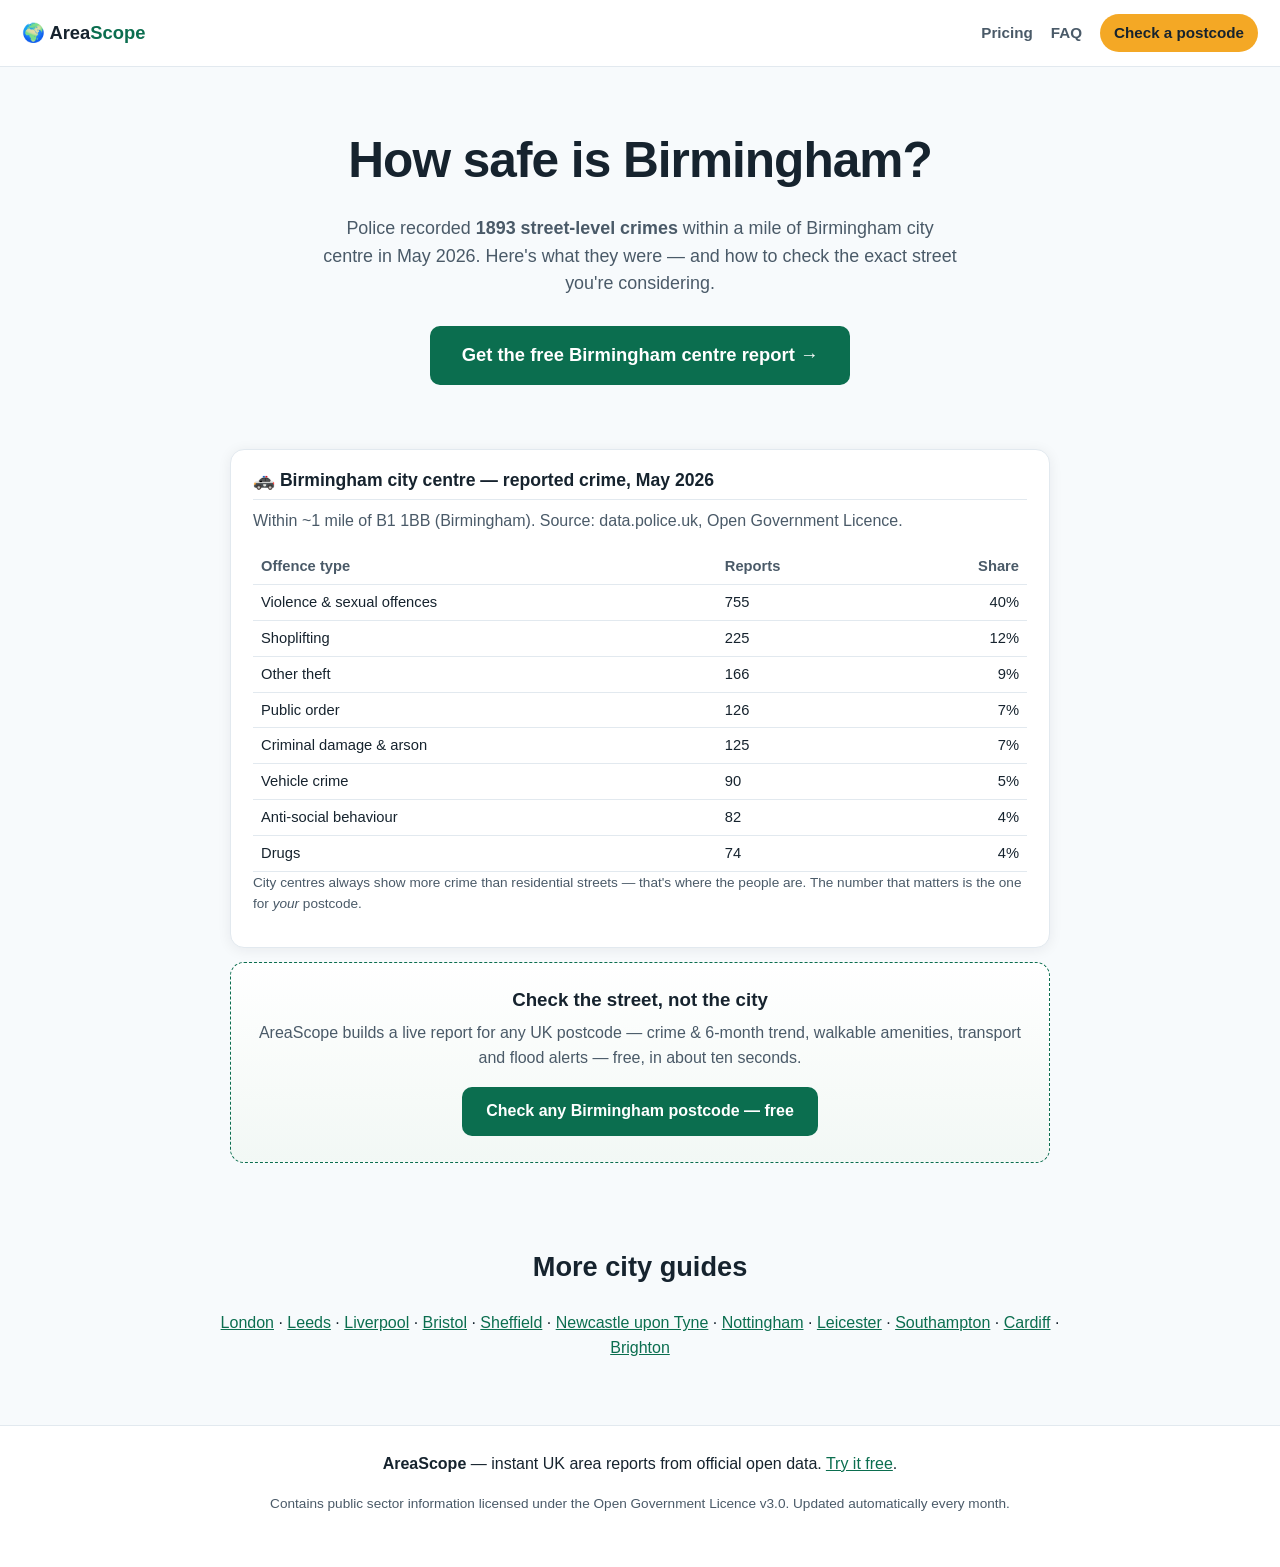
==== cities/birmingham.html @ 982a78a7 "Add 12 city guide pages + sitemap (auto-generated) Co-Authored-By: Claude Fable 5 <noreply@anthropic" ====
<!DOCTYPE html>
<html lang="en-GB">
<head>
<meta charset="UTF-8">
<meta name="viewport" content="width=device-width, initial-scale=1.0">
<title>Is Birmingham safe? Crime &amp; area report — updated monthly | AreaScope</title>
<meta name="description" content="Birmingham city centre recorded 1893 street-level crimes in May 2026. See the breakdown, then run a free AreaScope report on any Birmingham postcode: crime, amenities, transport and flood alerts.">
<link rel="canonical" href="https://kennethmacfadyen-globemaker.github.io/areascope/cities/birmingham.html">
<link rel="icon" href="../favicon.svg" type="image/svg+xml">
<link rel="stylesheet" href="../style.css">
</head>
<body>
<header class="site-header">
  <a class="brand" href="../">🌍 Area<span>Scope</span></a>
  <nav><a href="../#pricing">Pricing</a><a href="../#faq">FAQ</a><a href="../" class="nav-cta">Check a postcode</a></nav>
</header>
<main>
<section class="hero">
  <h1>How safe is Birmingham?</h1>
  <p class="sub">Police recorded <strong>1893 street-level crimes</strong> within a mile of Birmingham city centre in May 2026. Here's what they were — and how to check the exact street you're considering.</p>
  <p><a class="btn-primary big" href="../?pc=B1%201BB">Get the free Birmingham centre report →</a></p>
</section>
<section class="report" style="display:block">
  <div class="detail-section">
    <h3>🚓 Birmingham city centre — reported crime, May 2026</h3>
    <p class="muted">Within ~1 mile of B1 1BB (Birmingham). Source: data.police.uk, Open Government Licence.</p>
    <table>
      <tr><th>Offence type</th><th>Reports</th><th>Share</th></tr>
      <tr><td>Violence &amp; sexual offences</td><td>755</td><td>40%</td></tr>
      <tr><td>Shoplifting</td><td>225</td><td>12%</td></tr>
      <tr><td>Other theft</td><td>166</td><td>9%</td></tr>
      <tr><td>Public order</td><td>126</td><td>7%</td></tr>
      <tr><td>Criminal damage &amp; arson</td><td>125</td><td>7%</td></tr>
      <tr><td>Vehicle crime</td><td>90</td><td>5%</td></tr>
      <tr><td>Anti-social behaviour</td><td>82</td><td>4%</td></tr>
      <tr><td>Drugs</td><td>74</td><td>4%</td></tr>
    </table>
    <p class="muted small">City centres always show more crime than residential streets — that's where the people are. The number that matters is the one for <em>your</em> postcode.</p>
  </div>
  <div class="detail-lock">
    <h3>Check the street, not the city</h3>
    <p class="muted">AreaScope builds a live report for any UK postcode — crime &amp; 6-month trend, walkable amenities, transport and flood alerts — free, in about ten seconds.</p>
    <a class="btn-primary" href="../">Check any Birmingham postcode — free</a>
  </div>
</section>
<section class="faq">
  <h2>More city guides</h2>
  <p style="text-align:center"><a href="london.html">London</a> · <a href="leeds.html">Leeds</a> · <a href="liverpool.html">Liverpool</a> · <a href="bristol.html">Bristol</a> · <a href="sheffield.html">Sheffield</a> · <a href="newcastle.html">Newcastle upon Tyne</a> · <a href="nottingham.html">Nottingham</a> · <a href="leicester.html">Leicester</a> · <a href="southampton.html">Southampton</a> · <a href="cardiff.html">Cardiff</a> · <a href="brighton.html">Brighton</a></p>
</section>
</main>
<footer class="site-footer">
  <p><strong>AreaScope</strong> — instant UK area reports from official open data. <a href="../">Try it free</a>.</p>
  <p class="small muted">Contains public sector information licensed under the Open Government Licence v3.0. Updated automatically every month.</p>
</footer>
</body>
</html>
---- style.css ----
/* AreaScope — zero-dependency styles */
:root {
  --ink: #16232e;
  --ink-soft: #4a5a68;
  --bg: #f7fafc;
  --card: #ffffff;
  --brand: #0b6e4f;
  --brand-dark: #095c42;
  --accent: #f4a825;
  --line: #e2e9ef;
  --good: #0b6e4f;
  --ok: #b58a00;
  --bad: #b3372e;
  --radius: 14px;
  --shadow: 0 2px 14px rgba(22, 35, 46, .07);
}
* { box-sizing: border-box; }
html { scroll-behavior: smooth; }
body {
  margin: 0;
  font-family: -apple-system, BlinkMacSystemFont, "Segoe UI", Roboto, Helvetica, Arial, sans-serif;
  color: var(--ink);
  background: var(--bg);
  line-height: 1.55;
}
h1, h2, h3 { line-height: 1.2; margin: 0 0 .5em; }
p { margin: 0 0 1em; }
a { color: var(--brand); }
.muted { color: var(--ink-soft); }
.small { font-size: .85rem; }

/* Header */
.site-header {
  display: flex; justify-content: space-between; align-items: center;
  padding: 14px 22px; background: var(--card); border-bottom: 1px solid var(--line);
  position: sticky; top: 0; z-index: 50;
}
.brand { font-weight: 800; font-size: 1.15rem; text-decoration: none; color: var(--ink); }
.brand span { color: var(--brand); }
.site-header nav { display: flex; gap: 18px; align-items: center; }
.site-header nav a { text-decoration: none; color: var(--ink-soft); font-weight: 600; font-size: .95rem; }
.site-header nav a:hover { color: var(--brand); }
.nav-cta { background: var(--accent); color: var(--ink) !important; padding: 7px 14px; border-radius: 999px; }

/* Hero */
.hero { max-width: 780px; margin: 0 auto; padding: 64px 20px 48px; text-align: center; }
.hero h1 { font-size: clamp(2rem, 5.4vw, 3.1rem); font-weight: 850; letter-spacing: -.02em; }
.hero h1 em { font-style: normal; color: var(--brand); }
.hero .sub { font-size: 1.12rem; color: var(--ink-soft); max-width: 640px; margin: 0 auto 28px; }
.search { position: relative; max-width: 560px; margin: 0 auto; }
.search-box {
  display: flex; gap: 8px; background: var(--card); padding: 8px;
  border-radius: var(--radius); box-shadow: var(--shadow); border: 1px solid var(--line);
}
#postcode-input {
  flex: 1; border: none; outline: none; font-size: 1.1rem; padding: 10px 12px;
  border-radius: 8px; background: transparent; min-width: 0; text-transform: uppercase;
}
#search-btn {
  background: var(--brand); color: #fff; border: none; font-size: 1rem; font-weight: 700;
  padding: 12px 22px; border-radius: 10px; cursor: pointer; white-space: nowrap;
}
#search-btn:hover { background: var(--brand-dark); }
#search-btn:disabled { opacity: .6; cursor: wait; }
.autocomplete {
  position: absolute; left: 0; right: 0; top: calc(100% + 4px); z-index: 40;
  background: var(--card); border: 1px solid var(--line); border-radius: 10px;
  box-shadow: var(--shadow); list-style: none; margin: 0; padding: 4px; text-align: left;
  max-height: 240px; overflow-y: auto;
}
.autocomplete li { padding: 9px 12px; border-radius: 7px; cursor: pointer; font-weight: 600; }
.autocomplete li:hover, .autocomplete li.active { background: #eef6f2; color: var(--brand); }
.reassure { margin-top: 12px; font-size: .85rem; color: var(--ink-soft); }
.trustline { margin-top: 26px; font-size: .85rem; color: var(--ink-soft); }
.trustline strong { color: var(--ink); }

/* Report */
.report { max-width: 860px; margin: 0 auto 40px; padding: 0 20px; }
.report-status {
  background: var(--card); border: 1px solid var(--line); border-radius: var(--radius);
  padding: 22px; text-align: center; font-weight: 600; box-shadow: var(--shadow);
}
.report-status.error { color: var(--bad); }
.spinner {
  display: inline-block; width: 18px; height: 18px; border: 3px solid var(--line);
  border-top-color: var(--brand); border-radius: 50%; vertical-align: -4px; margin-right: 10px;
  animation: spin .8s linear infinite;
}
@keyframes spin { to { transform: rotate(360deg); } }
.report-head {
  display: flex; justify-content: space-between; align-items: center; gap: 18px;
  background: var(--card); border: 1px solid var(--line); border-radius: var(--radius);
  padding: 22px; box-shadow: var(--shadow); margin-bottom: 14px; flex-wrap: wrap;
}
.report-head h2 { margin: 0; font-size: 1.5rem; }
.score-dial { width: 120px; flex: none; }
.score-dial svg { display: block; width: 100%; }
.flood-banner {
  border-radius: var(--radius); padding: 14px 18px; margin-bottom: 14px; font-weight: 600;
  background: #fdeeea; border: 1px solid #f2c4bd; color: var(--bad);
}
.flood-banner.ok { background: #ecf6f1; border-color: #cde5da; color: var(--good); }

.cat-grid { display: grid; grid-template-columns: repeat(auto-fit, minmax(240px, 1fr)); gap: 14px; margin-bottom: 14px; }
.cat-card {
  background: var(--card); border: 1px solid var(--line); border-radius: var(--radius);
  padding: 16px 18px; box-shadow: var(--shadow);
}
.cat-card h3 { font-size: .95rem; margin-bottom: 6px; display: flex; justify-content: space-between; }
.cat-card .cat-score { font-weight: 800; }
.cat-bar { height: 8px; border-radius: 999px; background: #edf1f5; overflow: hidden; margin-bottom: 8px; }
.cat-bar i { display: block; height: 100%; border-radius: 999px; }
.cat-card p { margin: 0; font-size: .88rem; color: var(--ink-soft); }
.s-good { color: var(--good); } .s-ok { color: var(--ok); } .s-bad { color: var(--bad); }
.b-good { background: var(--good); } .b-ok { background: var(--accent); } .b-bad { background: var(--bad); }

/* Lock */
.detail-lock {
  background: linear-gradient(180deg, #ffffff, #f2f8f5); border: 1px dashed var(--brand);
  border-radius: var(--radius); padding: 26px; text-align: center;
}
.lock-list { list-style: none; padding: 0; margin: 0 auto 18px; max-width: 420px; text-align: left; }
.lock-list li { padding: 4px 0; font-weight: 600; color: var(--ink-soft); }

/* Full detail */
.detail-section {
  background: var(--card); border: 1px solid var(--line); border-radius: var(--radius);
  padding: 20px 22px; box-shadow: var(--shadow); margin-bottom: 14px;
}
.detail-section h3 { font-size: 1.1rem; border-bottom: 1px solid var(--line); padding-bottom: 8px; }
.detail-section table { width: 100%; border-collapse: collapse; font-size: .92rem; }
.detail-section td, .detail-section th { padding: 6px 8px; text-align: left; border-bottom: 1px solid var(--line); }
.detail-section th { color: var(--ink-soft); font-weight: 600; }
.detail-section td:last-child, .detail-section th:last-child { text-align: right; }
.sparkline { margin: 10px 0; }
.report-actions { display: flex; gap: 12px; justify-content: center; flex-wrap: wrap; margin: 8px 0 20px; }

/* Buttons */
.btn-primary, .btn-secondary {
  display: inline-block; border-radius: 10px; padding: 12px 24px; font-size: 1rem;
  font-weight: 700; cursor: pointer; text-decoration: none; text-align: center; border: none;
}
.btn-primary { background: var(--brand); color: #fff; }
.btn-primary:hover { background: var(--brand-dark); }
.btn-primary.big { font-size: 1.15rem; padding: 15px 32px; }
.btn-secondary { background: var(--card); color: var(--brand); border: 2px solid var(--brand); }
.btn-secondary:hover { background: #eef6f2; }

/* Sections */
.how, .who, .pricing, .faq { max-width: 920px; margin: 0 auto; padding: 48px 20px; }
.how h2, .who h2, .pricing h2, .faq h2 { text-align: center; font-size: 1.7rem; margin-bottom: 28px; }
.how-grid, .who-grid { display: grid; grid-template-columns: repeat(auto-fit, minmax(200px, 1fr)); gap: 16px; }
.how-card, .who-card {
  background: var(--card); border: 1px solid var(--line); border-radius: var(--radius);
  padding: 20px; box-shadow: var(--shadow);
}
.how-emoji { font-size: 1.6rem; }
.how-card h3, .who-card h3 { font-size: 1.02rem; margin: 8px 0 6px; }
.how-card p, .who-card p { font-size: .9rem; color: var(--ink-soft); margin: 0; }
.how-note { text-align: center; color: var(--ink-soft); font-size: .9rem; margin-top: 22px; }

/* Pricing */
.price-grid { display: grid; grid-template-columns: repeat(auto-fit, minmax(260px, 1fr)); gap: 18px; max-width: 720px; margin: 0 auto; }
.price-card {
  background: var(--card); border: 1px solid var(--line); border-radius: var(--radius);
  padding: 26px; box-shadow: var(--shadow); text-align: center; position: relative;
}
.price-card.featured { border: 2px solid var(--brand); }
.price-card .badge {
  position: absolute; top: -12px; left: 50%; transform: translateX(-50%);
  background: var(--accent); font-size: .75rem; font-weight: 800; padding: 3px 12px; border-radius: 999px;
}
.price { font-size: 2.2rem; font-weight: 850; margin: 4px 0 14px; }
.price span { font-size: .9rem; font-weight: 600; color: var(--ink-soft); }
.price-card ul { list-style: none; padding: 0; margin: 0 0 20px; text-align: left; }
.price-card li { padding: 5px 0; font-size: .93rem; }

/* FAQ */
.faq details {
  background: var(--card); border: 1px solid var(--line); border-radius: 10px;
  padding: 14px 18px; margin-bottom: 10px;
}
.faq summary { font-weight: 700; cursor: pointer; }
.faq details p { margin: 10px 0 0; color: var(--ink-soft); }

/* Final CTA */
.final-cta { text-align: center; padding: 56px 20px 72px; }
.final-cta h2 { font-size: clamp(1.4rem, 4vw, 2rem); margin-bottom: 22px; }

/* Footer */
.site-footer { border-top: 1px solid var(--line); padding: 26px 20px 40px; text-align: center; background: var(--card); }

/* Modal */
.modal-backdrop {
  position: fixed; inset: 0; background: rgba(22,35,46,.55); z-index: 100;
  display: flex; align-items: center; justify-content: center; padding: 20px;
}
.modal-backdrop[hidden] { display: none; }
.modal {
  background: var(--card); border-radius: var(--radius); padding: 30px; max-width: 430px;
  width: 100%; position: relative; text-align: center; box-shadow: 0 10px 40px rgba(0,0,0,.25);
}
.modal-close {
  position: absolute; top: 10px; right: 14px; background: none; border: none;
  font-size: 1.6rem; cursor: pointer; color: var(--ink-soft);
}
.modal-steps { text-align: left; margin: 0 0 18px; padding-left: 22px; color: var(--ink-soft); }
.modal .btn-primary, .modal .btn-secondary { display: block; width: 100%; margin-bottom: 10px; }

/* Print — show only the report */
@media print {
  .site-header, .hero, .how, .who, .pricing, .faq, .final-cta,
  .detail-lock, .report-actions, .modal-backdrop { display: none !important; }
  body { background: #fff; }
  .report { max-width: none; }
  .detail-section, .report-head { box-shadow: none; break-inside: avoid; }
}

@media (max-width: 560px) {
  .search-box { flex-direction: column; }
  #search-btn { width: 100%; }
  .report-head { flex-direction: column; text-align: center; }
}
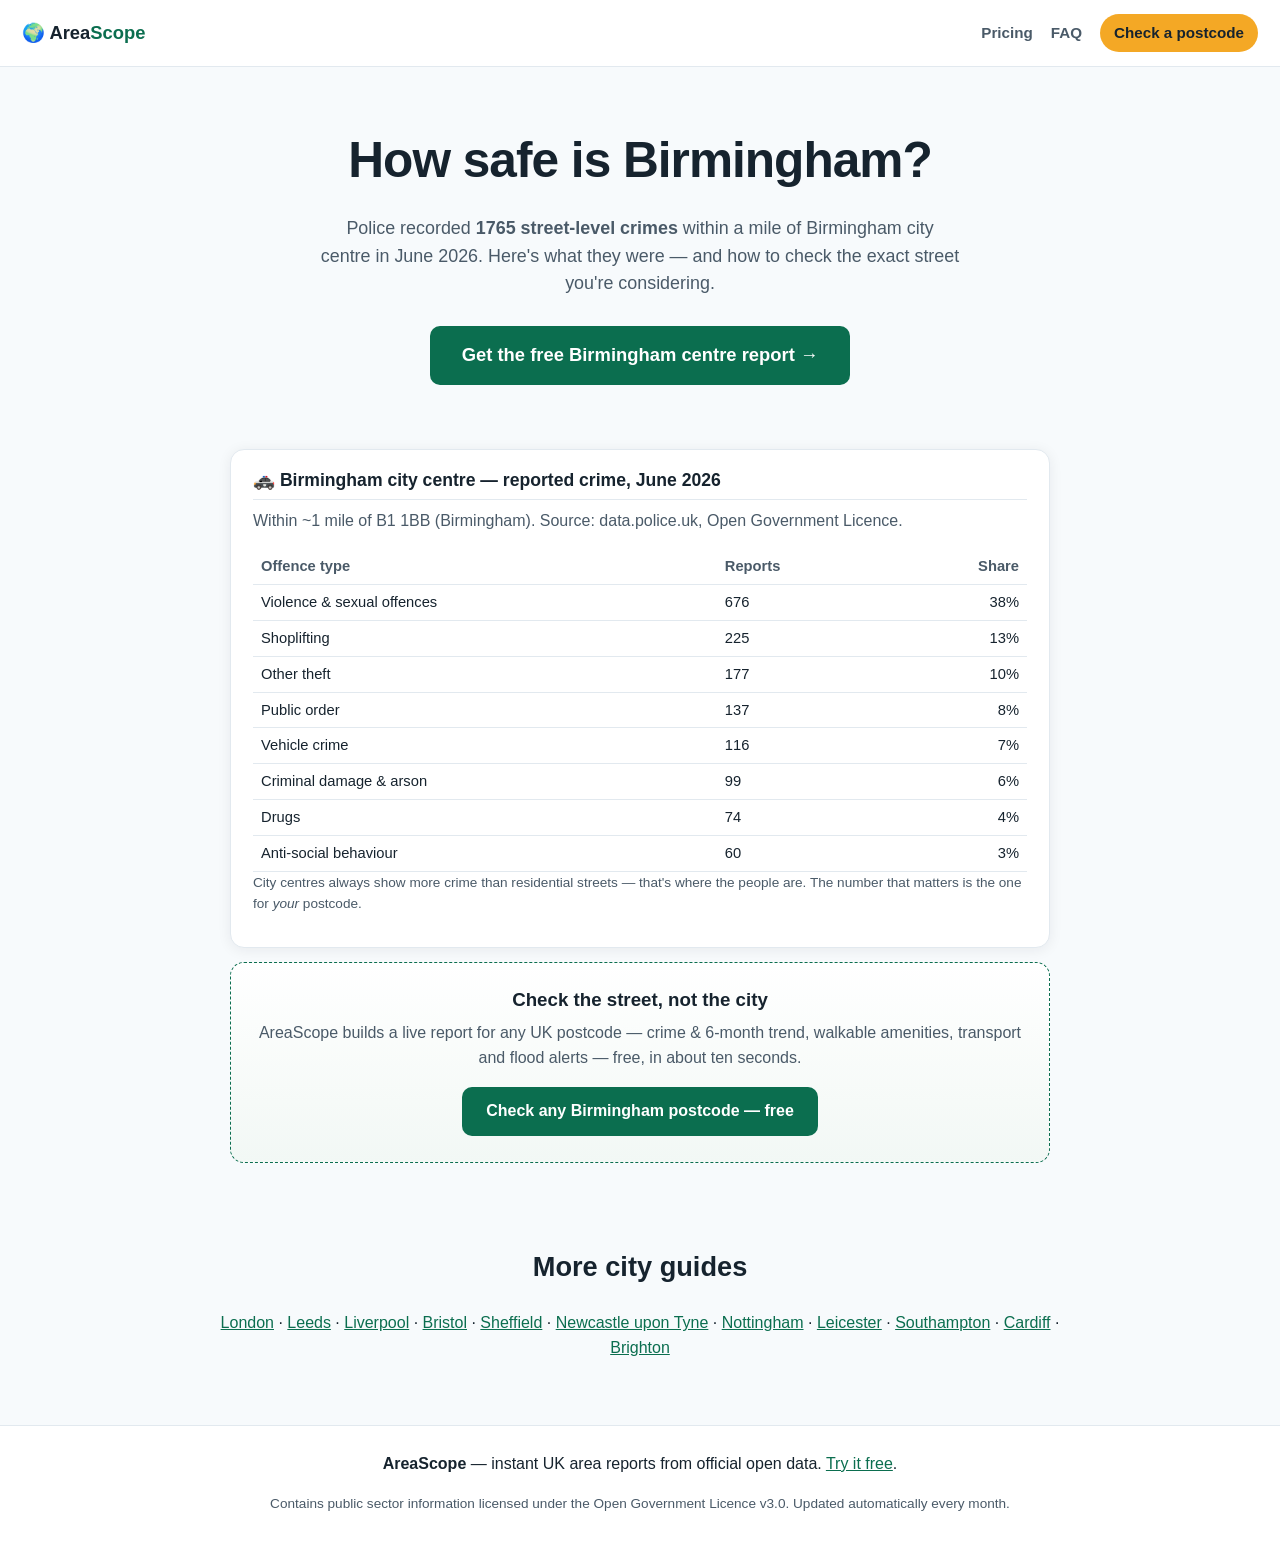
==== commit e86a4583: "chore: monthly data refresh (2026-08)" ====
--- a/cities/birmingham.html
+++ b/cities/birmingham.html
@@ -4,7 +4,7 @@
 <meta charset="UTF-8">
 <meta name="viewport" content="width=device-width, initial-scale=1.0">
 <title>Is Birmingham safe? Crime &amp; area report — updated monthly | AreaScope</title>
-<meta name="description" content="Birmingham city centre recorded 1893 street-level crimes in May 2026. See the breakdown, then run a free AreaScope report on any Birmingham postcode: crime, amenities, transport and flood alerts.">
+<meta name="description" content="Birmingham city centre recorded 1765 street-level crimes in June 2026. See the breakdown, then run a free AreaScope report on any Birmingham postcode: crime, amenities, transport and flood alerts.">
 <link rel="canonical" href="https://kennethmacfadyen-globemaker.github.io/areascope/cities/birmingham.html">
 <link rel="icon" href="../favicon.svg" type="image/svg+xml">
 <link rel="stylesheet" href="../style.css">
@@ -17,23 +17,23 @@
 <main>
 <section class="hero">
   <h1>How safe is Birmingham?</h1>
-  <p class="sub">Police recorded <strong>1893 street-level crimes</strong> within a mile of Birmingham city centre in May 2026. Here's what they were — and how to check the exact street you're considering.</p>
+  <p class="sub">Police recorded <strong>1765 street-level crimes</strong> within a mile of Birmingham city centre in June 2026. Here's what they were — and how to check the exact street you're considering.</p>
   <p><a class="btn-primary big" href="../?pc=B1%201BB">Get the free Birmingham centre report →</a></p>
 </section>
 <section class="report" style="display:block">
   <div class="detail-section">
-    <h3>🚓 Birmingham city centre — reported crime, May 2026</h3>
+    <h3>🚓 Birmingham city centre — reported crime, June 2026</h3>
     <p class="muted">Within ~1 mile of B1 1BB (Birmingham). Source: data.police.uk, Open Government Licence.</p>
     <table>
       <tr><th>Offence type</th><th>Reports</th><th>Share</th></tr>
-      <tr><td>Violence &amp; sexual offences</td><td>755</td><td>40%</td></tr>
-      <tr><td>Shoplifting</td><td>225</td><td>12%</td></tr>
-      <tr><td>Other theft</td><td>166</td><td>9%</td></tr>
-      <tr><td>Public order</td><td>126</td><td>7%</td></tr>
-      <tr><td>Criminal damage &amp; arson</td><td>125</td><td>7%</td></tr>
-      <tr><td>Vehicle crime</td><td>90</td><td>5%</td></tr>
-      <tr><td>Anti-social behaviour</td><td>82</td><td>4%</td></tr>
+      <tr><td>Violence &amp; sexual offences</td><td>676</td><td>38%</td></tr>
+      <tr><td>Shoplifting</td><td>225</td><td>13%</td></tr>
+      <tr><td>Other theft</td><td>177</td><td>10%</td></tr>
+      <tr><td>Public order</td><td>137</td><td>8%</td></tr>
+      <tr><td>Vehicle crime</td><td>116</td><td>7%</td></tr>
+      <tr><td>Criminal damage &amp; arson</td><td>99</td><td>6%</td></tr>
       <tr><td>Drugs</td><td>74</td><td>4%</td></tr>
+      <tr><td>Anti-social behaviour</td><td>60</td><td>3%</td></tr>
     </table>
     <p class="muted small">City centres always show more crime than residential streets — that's where the people are. The number that matters is the one for <em>your</em> postcode.</p>
   </div>
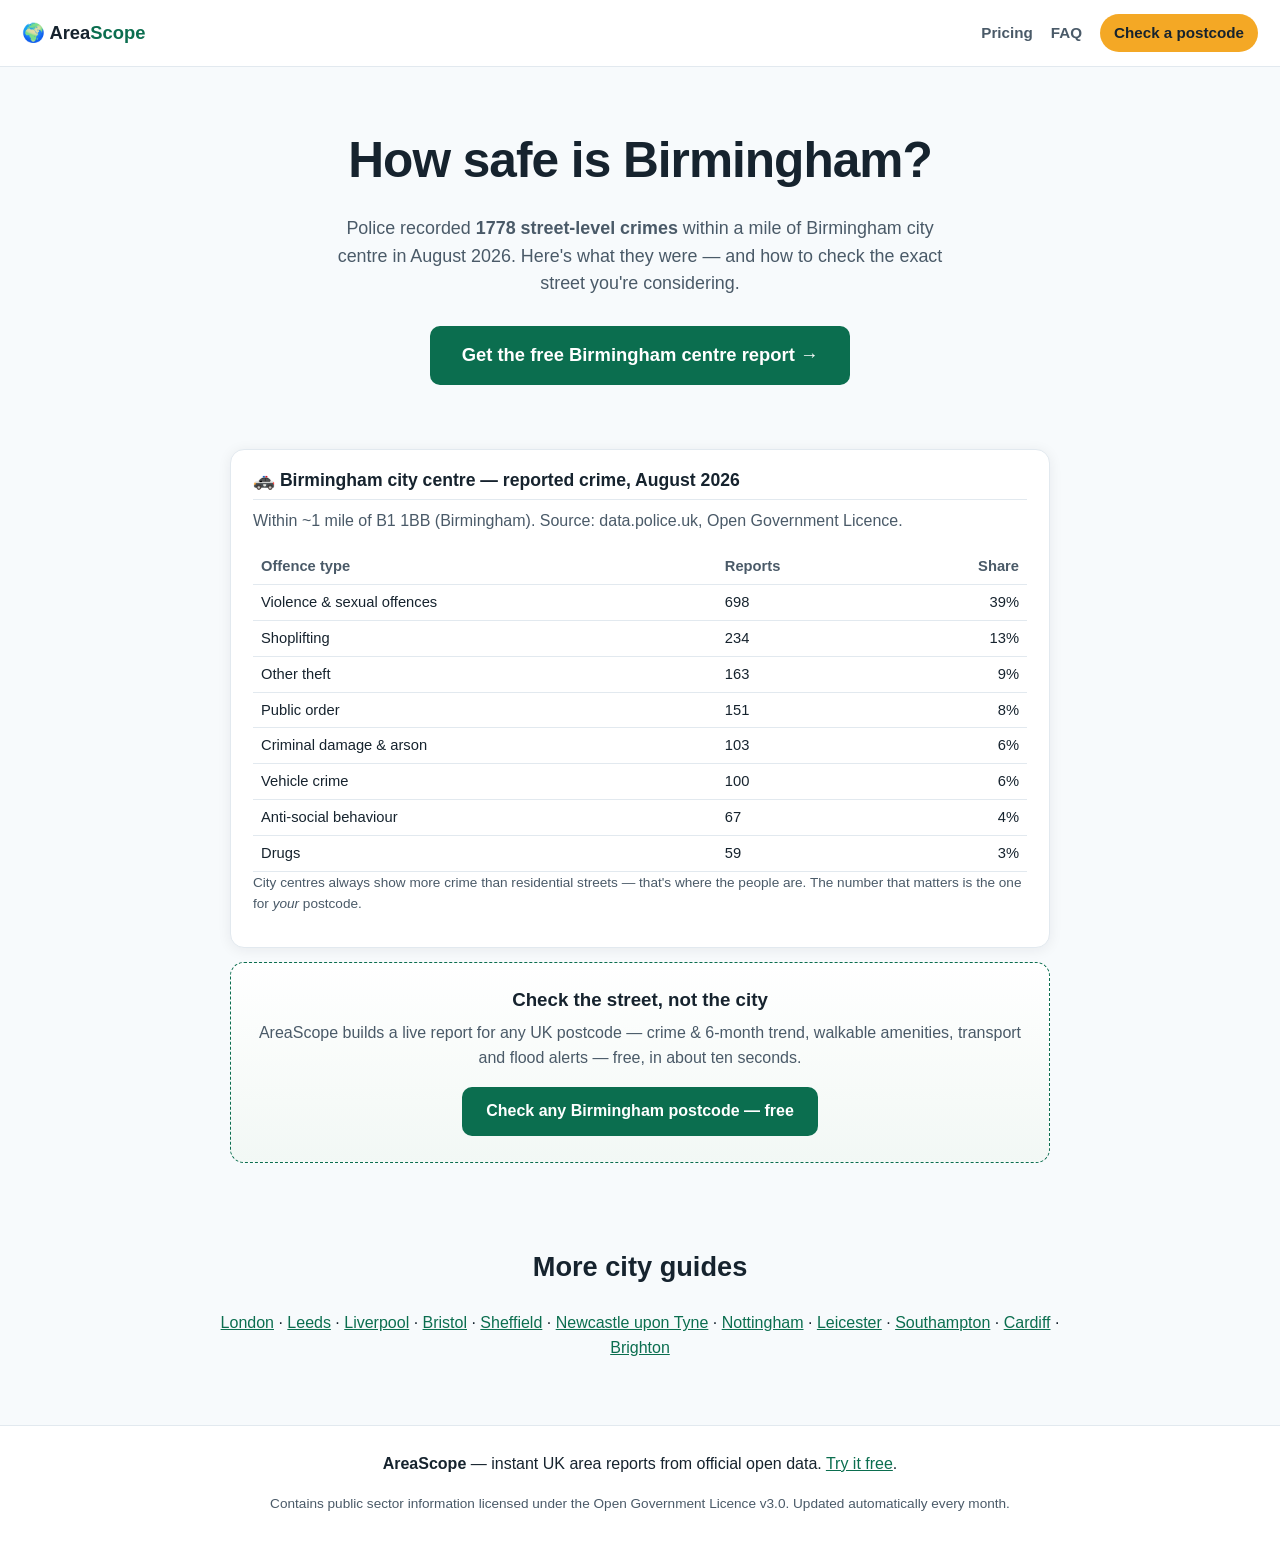
==== commit e7d5eeb6: "chore: monthly data refresh (2026-10)" ====
--- a/cities/birmingham.html
+++ b/cities/birmingham.html
@@ -4,7 +4,7 @@
 <meta charset="UTF-8">
 <meta name="viewport" content="width=device-width, initial-scale=1.0">
 <title>Is Birmingham safe? Crime &amp; area report — updated monthly | AreaScope</title>
-<meta name="description" content="Birmingham city centre recorded 1765 street-level crimes in June 2026. See the breakdown, then run a free AreaScope report on any Birmingham postcode: crime, amenities, transport and flood alerts.">
+<meta name="description" content="Birmingham city centre recorded 1778 street-level crimes in August 2026. See the breakdown, then run a free AreaScope report on any Birmingham postcode: crime, amenities, transport and flood alerts.">
 <link rel="canonical" href="https://kennethmacfadyen-globemaker.github.io/areascope/cities/birmingham.html">
 <link rel="icon" href="../favicon.svg" type="image/svg+xml">
 <link rel="stylesheet" href="../style.css">
@@ -17,23 +17,23 @@
 <main>
 <section class="hero">
   <h1>How safe is Birmingham?</h1>
-  <p class="sub">Police recorded <strong>1765 street-level crimes</strong> within a mile of Birmingham city centre in June 2026. Here's what they were — and how to check the exact street you're considering.</p>
+  <p class="sub">Police recorded <strong>1778 street-level crimes</strong> within a mile of Birmingham city centre in August 2026. Here's what they were — and how to check the exact street you're considering.</p>
   <p><a class="btn-primary big" href="../?pc=B1%201BB">Get the free Birmingham centre report →</a></p>
 </section>
 <section class="report" style="display:block">
   <div class="detail-section">
-    <h3>🚓 Birmingham city centre — reported crime, June 2026</h3>
+    <h3>🚓 Birmingham city centre — reported crime, August 2026</h3>
     <p class="muted">Within ~1 mile of B1 1BB (Birmingham). Source: data.police.uk, Open Government Licence.</p>
     <table>
       <tr><th>Offence type</th><th>Reports</th><th>Share</th></tr>
-      <tr><td>Violence &amp; sexual offences</td><td>676</td><td>38%</td></tr>
-      <tr><td>Shoplifting</td><td>225</td><td>13%</td></tr>
-      <tr><td>Other theft</td><td>177</td><td>10%</td></tr>
-      <tr><td>Public order</td><td>137</td><td>8%</td></tr>
-      <tr><td>Vehicle crime</td><td>116</td><td>7%</td></tr>
-      <tr><td>Criminal damage &amp; arson</td><td>99</td><td>6%</td></tr>
-      <tr><td>Drugs</td><td>74</td><td>4%</td></tr>
-      <tr><td>Anti-social behaviour</td><td>60</td><td>3%</td></tr>
+      <tr><td>Violence &amp; sexual offences</td><td>698</td><td>39%</td></tr>
+      <tr><td>Shoplifting</td><td>234</td><td>13%</td></tr>
+      <tr><td>Other theft</td><td>163</td><td>9%</td></tr>
+      <tr><td>Public order</td><td>151</td><td>8%</td></tr>
+      <tr><td>Criminal damage &amp; arson</td><td>103</td><td>6%</td></tr>
+      <tr><td>Vehicle crime</td><td>100</td><td>6%</td></tr>
+      <tr><td>Anti-social behaviour</td><td>67</td><td>4%</td></tr>
+      <tr><td>Drugs</td><td>59</td><td>3%</td></tr>
     </table>
     <p class="muted small">City centres always show more crime than residential streets — that's where the people are. The number that matters is the one for <em>your</em> postcode.</p>
   </div>
